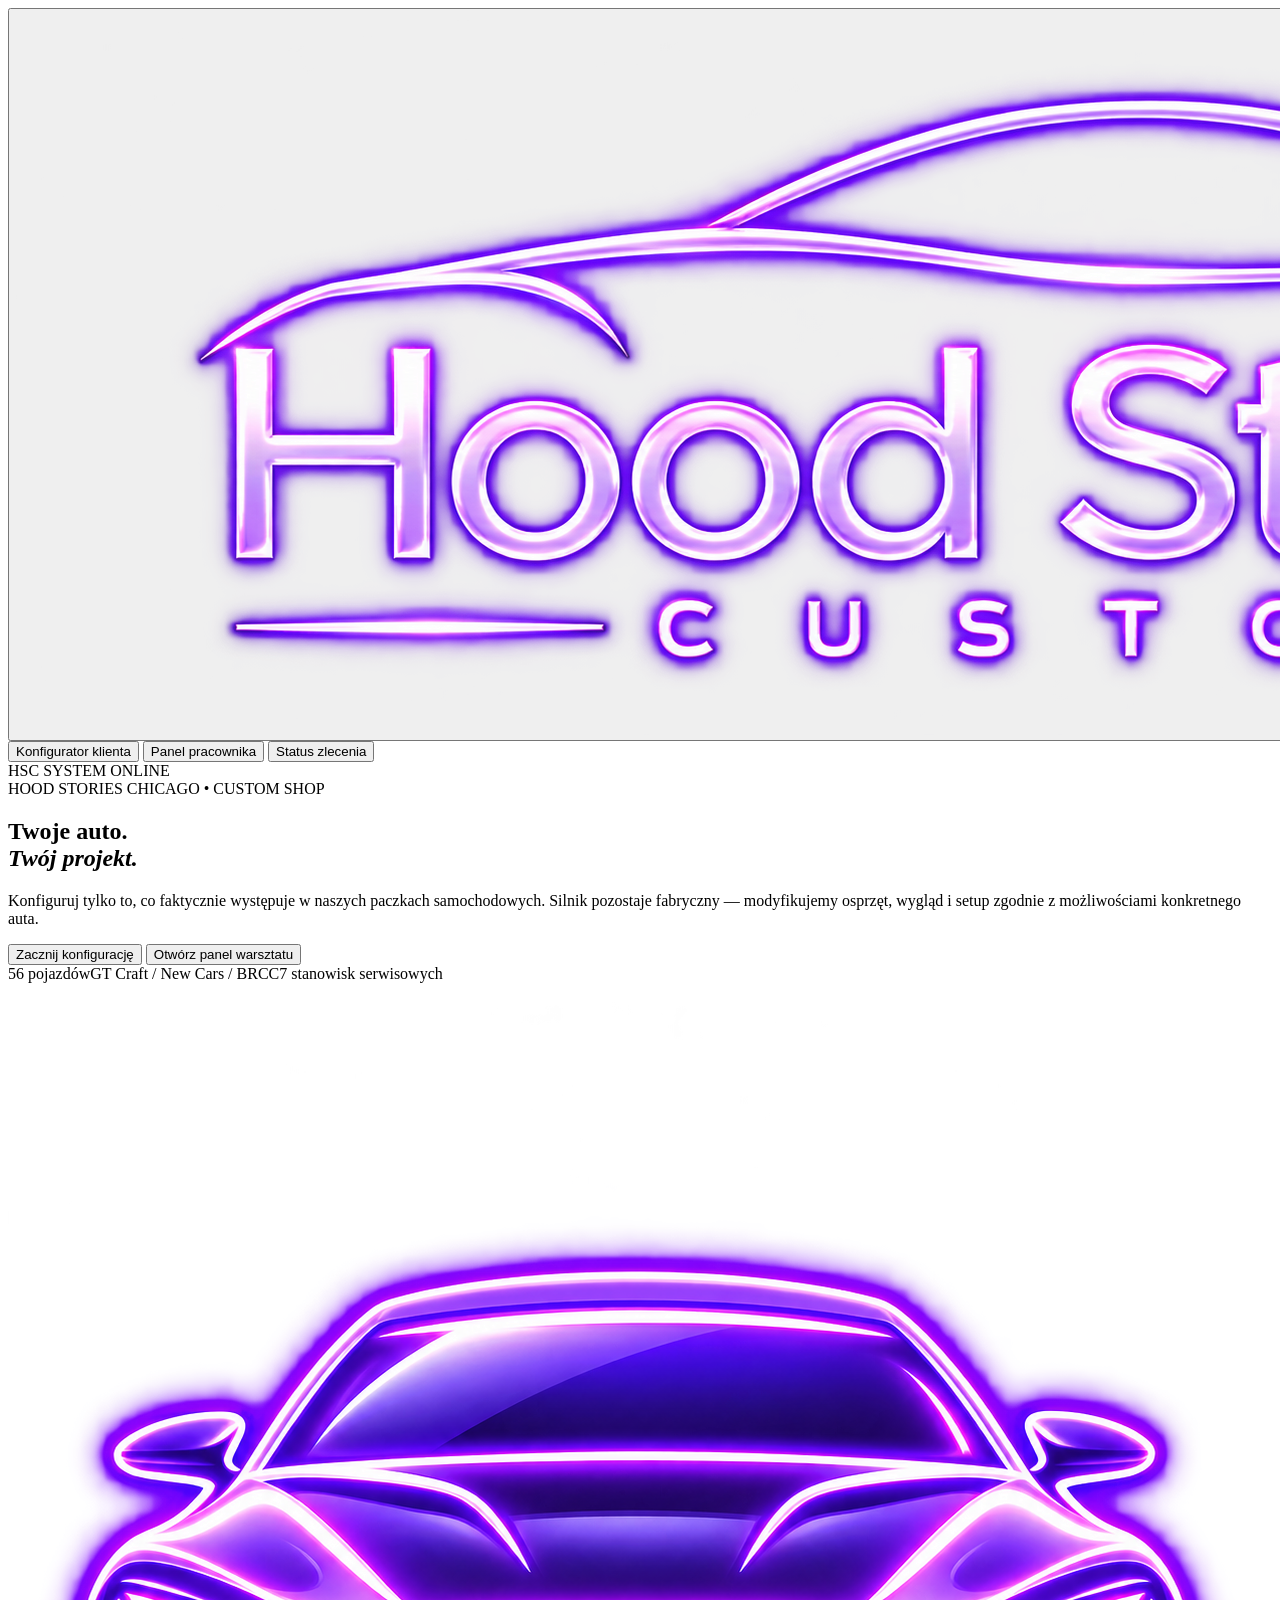
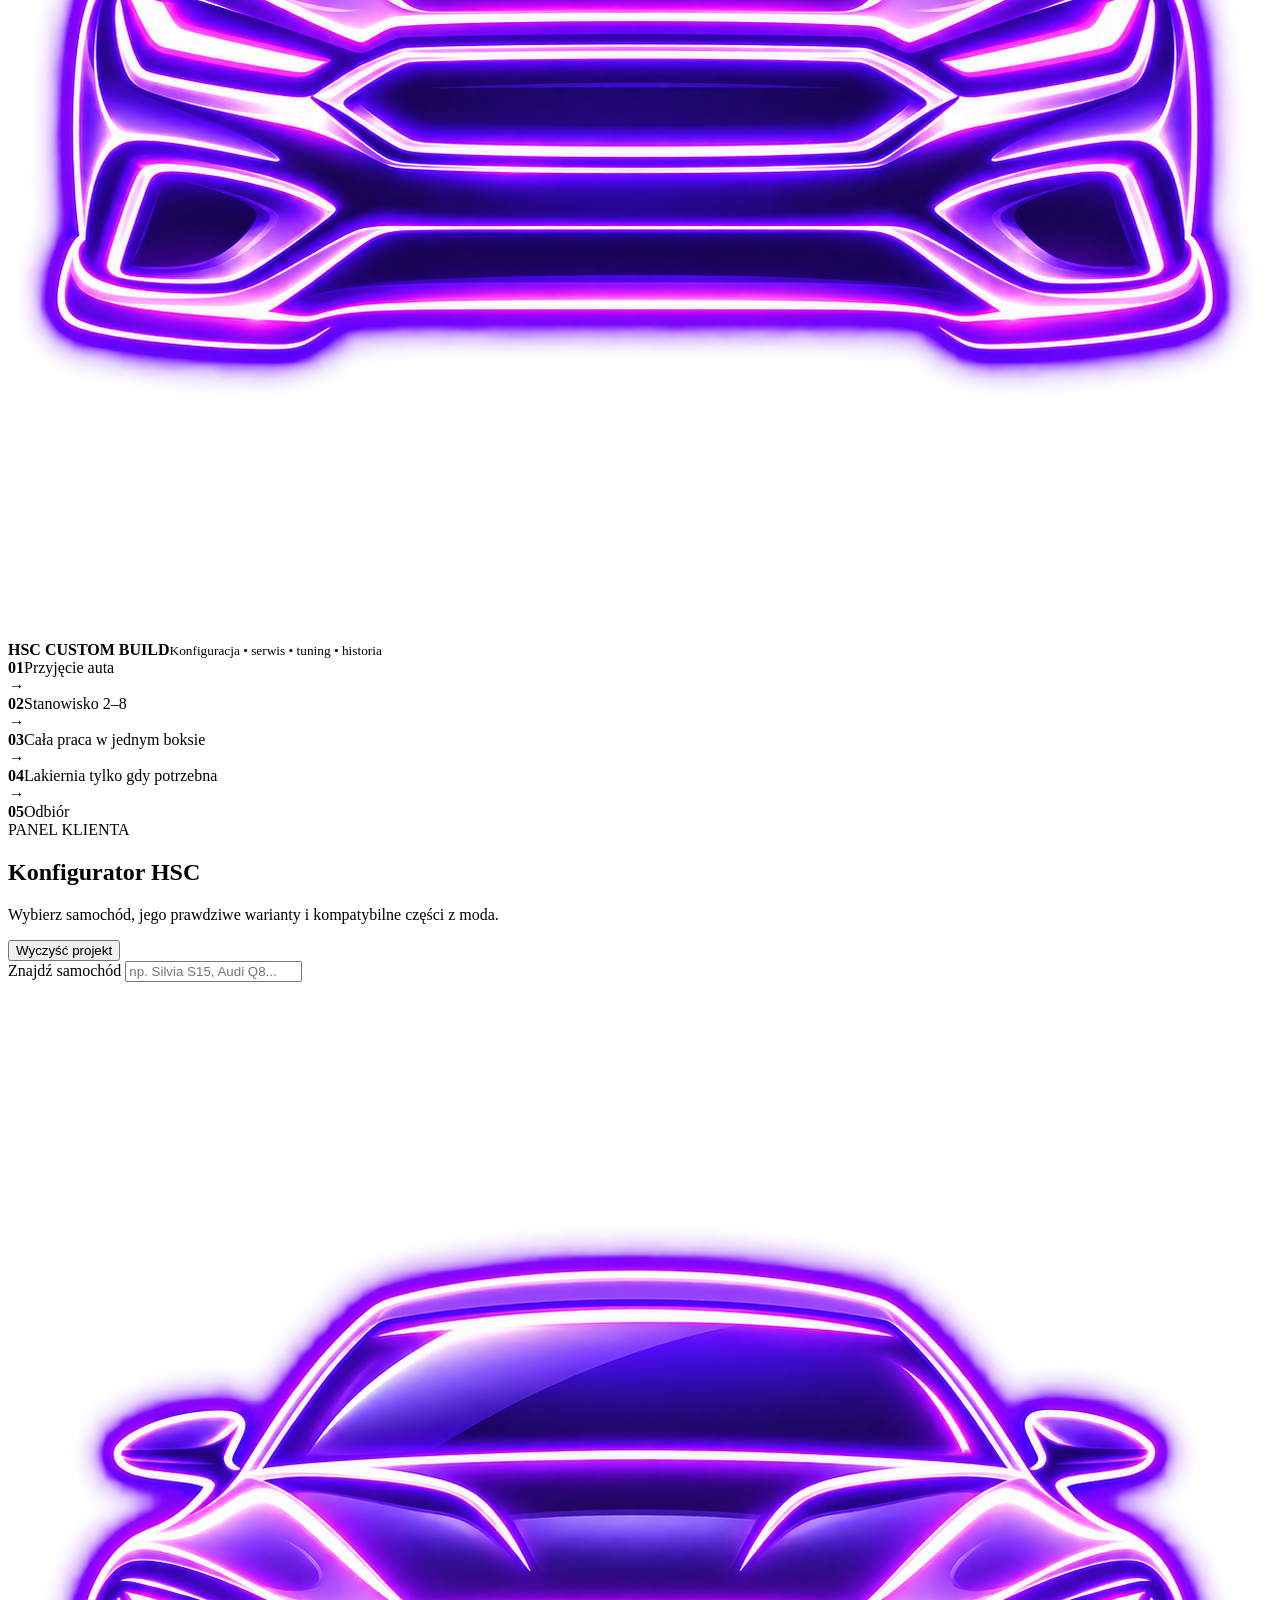
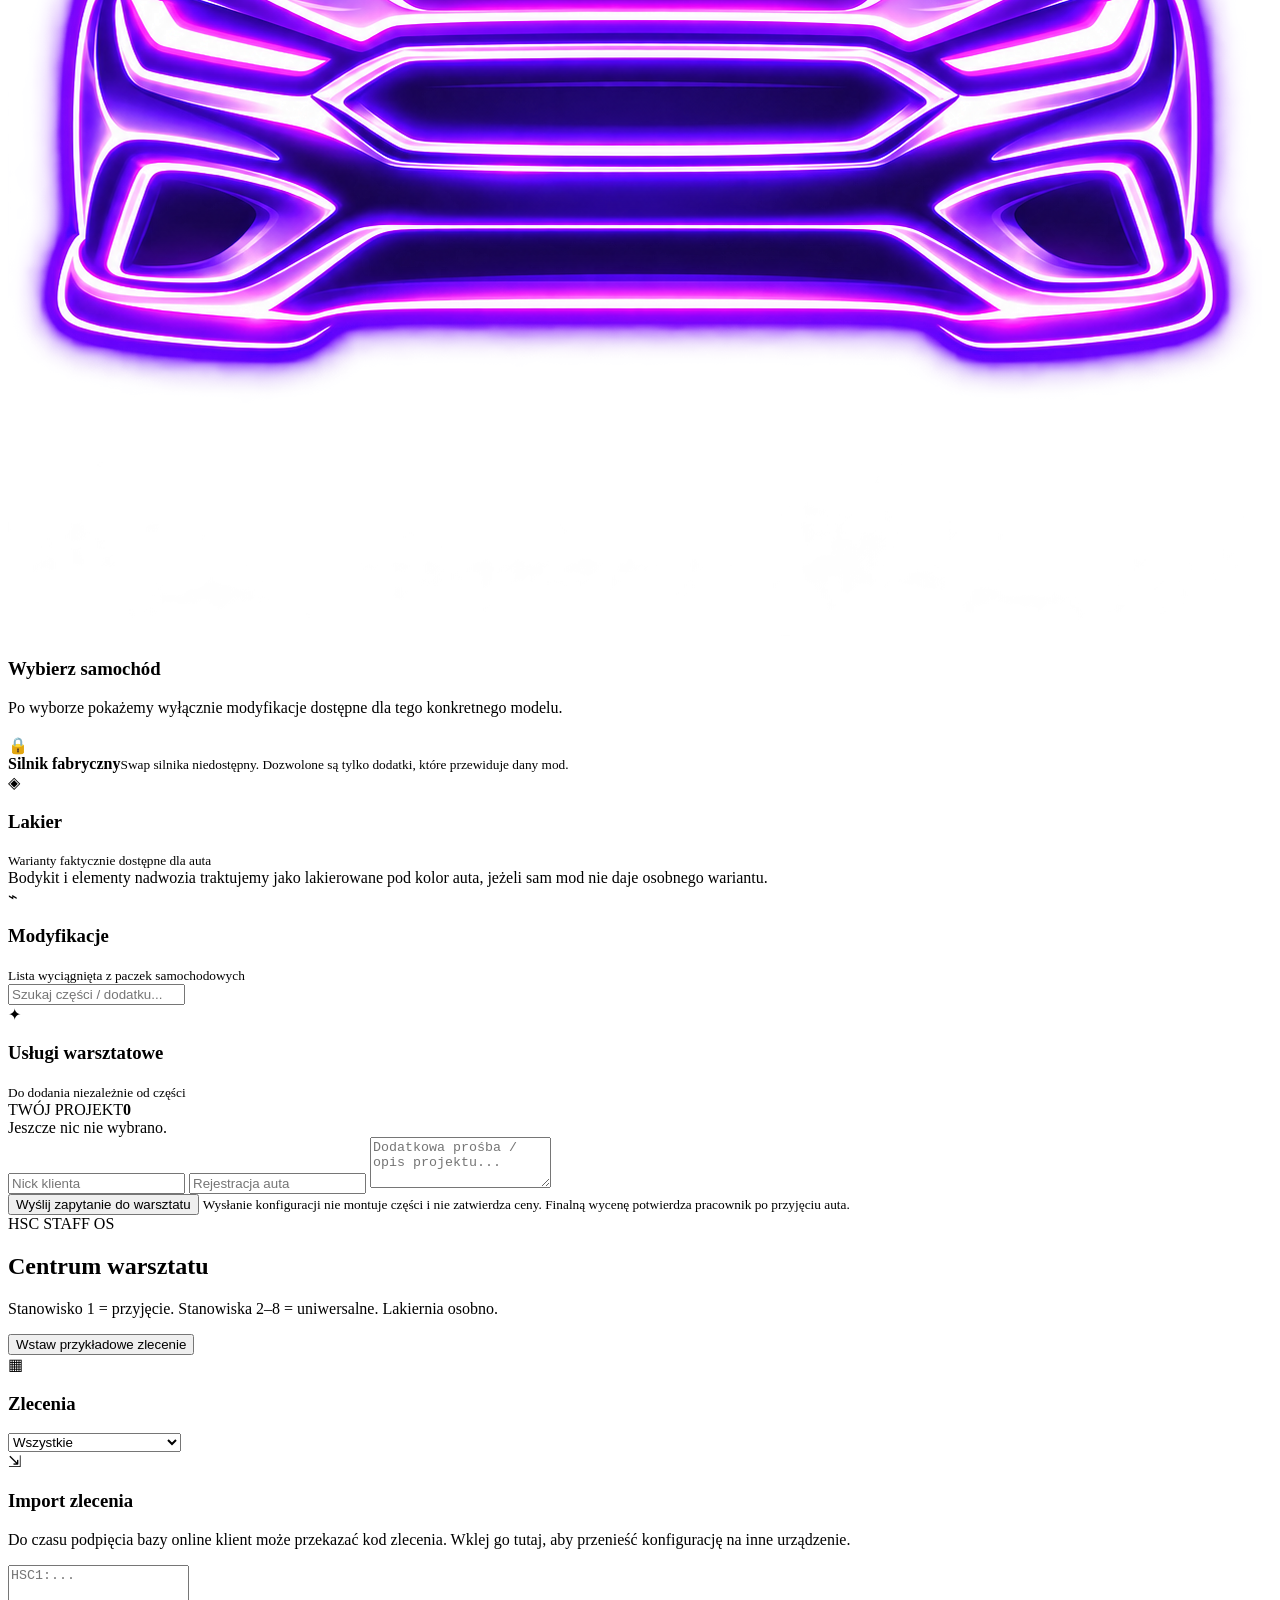
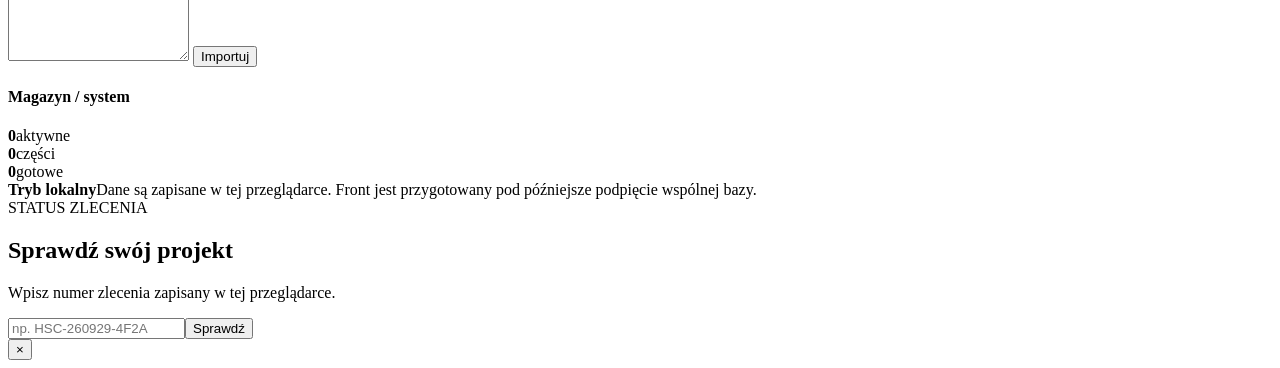
==== index.html @ b9dfd221 "Build Hood Stories Customs WebDisplays UI" ====
<!doctype html>
<html lang="pl">
<head>
  <meta charset="utf-8" />
  <meta name="viewport" content="width=device-width,initial-scale=1,maximum-scale=1,user-scalable=no" />
  <meta name="theme-color" content="#100917" />
  <title>Hood Stories Customs</title>
  <link rel="stylesheet" href="styles.css" />
</head>
<body>
  <div class="ambient ambient-a"></div><div class="ambient ambient-b"></div><div class="noise"></div>
  <header class="topbar">
    <button class="brand" data-go="home" aria-label="Strona główna">
      <img src="6b126b05-b0e0-42fc-a25c-68007bc75f3a.png" alt="Hood Stories Customs" />
    </button>
    <nav class="nav">
      <button data-go="client">Konfigurator klienta</button>
      <button data-go="staff">Panel pracownika</button>
      <button data-go="status">Status zlecenia</button>
    </nav>
    <div class="live-pill"><span></span> HSC SYSTEM ONLINE</div>
  </header>

  <main id="app">
    <section id="view-home" class="view active home-view">
      <div class="hero">
        <div class="hero-copy">
          <div class="eyebrow">HOOD STORIES CHICAGO • CUSTOM SHOP</div>
          <h1>Twoje auto.<br><em>Twój projekt.</em></h1>
          <p>Konfiguruj tylko to, co faktycznie występuje w naszych paczkach samochodowych. Silnik pozostaje fabryczny — modyfikujemy osprzęt, wygląd i setup zgodnie z możliwościami konkretnego auta.</p>
          <div class="hero-actions">
            <button class="btn primary" data-go="client">Zacznij konfigurację</button>
            <button class="btn ghost" data-go="staff">Otwórz panel warsztatu</button>
          </div>
          <div class="hero-badges">
            <span>56 pojazdów</span><span>GT Craft / New Cars / BRCC</span><span>7 stanowisk serwisowych</span>
          </div>
        </div>
        <div class="hero-art card glow-card">
          <img class="hero-car" src="b189f76c-f467-46fc-b084-aacd37fc85b2.png" alt="HSC car emblem" />
          <div class="hero-art-caption"><strong>HSC CUSTOM BUILD</strong><small>Konfiguracja • serwis • tuning • historia</small></div>
        </div>
      </div>
      <div class="workflow-strip">
        <div><b>01</b><span>Przyjęcie auta</span></div><i>→</i>
        <div><b>02</b><span>Stanowisko 2–8</span></div><i>→</i>
        <div><b>03</b><span>Cała praca w jednym boksie</span></div><i>→</i>
        <div><b>04</b><span>Lakiernia tylko gdy potrzebna</span></div><i>→</i>
        <div><b>05</b><span>Odbiór</span></div>
      </div>
    </section>

    <section id="view-client" class="view">
      <div class="page-head">
        <div><div class="eyebrow">PANEL KLIENTA</div><h2>Konfigurator HSC</h2><p>Wybierz samochód, jego prawdziwe warianty i kompatybilne części z moda.</p></div>
        <button class="btn ghost" id="clear-build">Wyczyść projekt</button>
      </div>
      <div class="client-grid">
        <aside class="card selector-panel">
          <label class="field-label">Znajdź samochód</label>
          <input id="vehicle-search" class="input" placeholder="np. Silvia S15, Audi Q8..." />
          <div class="filter-row" id="pack-filters"></div>
          <div id="vehicle-list" class="vehicle-list"></div>
        </aside>

        <section class="config-panel">
          <div id="vehicle-empty" class="card empty-state">
            <img src="b189f76c-f467-46fc-b084-aacd37fc85b2.png" alt="" />
            <h3>Wybierz samochód</h3><p>Po wyborze pokażemy wyłącznie modyfikacje dostępne dla tego konkretnego modelu.</p>
          </div>
          <div id="vehicle-config" class="hidden">
            <div class="card vehicle-header">
              <div class="vehicle-meta">
                <div class="pack-tag" id="selected-pack"></div>
                <h3 id="selected-name"></h3>
                <div class="muted" id="selected-id"></div>
              </div>
              <div class="engine-lock"><span>🔒</span><div><b>Silnik fabryczny</b><small>Swap silnika niedostępny. Dozwolone są tylko dodatki, które przewiduje dany mod.</small></div></div>
            </div>

            <div class="card section-card" id="paint-section">
              <div class="section-title"><div><span class="section-icon">◈</span><h3>Lakier</h3></div><small>Warianty faktycznie dostępne dla auta</small></div>
              <div id="paint-options" class="chips"></div>
              <div class="note">Bodykit i elementy nadwozia traktujemy jako lakierowane pod kolor auta, jeżeli sam mod nie daje osobnego wariantu.</div>
            </div>

            <div class="card section-card" id="mods-section">
              <div class="section-title"><div><span class="section-icon">⌁</span><h3>Modyfikacje</h3></div><small>Lista wyciągnięta z paczek samochodowych</small></div>
              <div id="mod-tabs" class="tabs"></div>
              <div class="mod-tools"><input id="mod-search" class="input" placeholder="Szukaj części / dodatku..."/><span id="mod-count"></span></div>
              <div id="mod-grid" class="mod-grid"></div>
            </div>

            <div class="card section-card">
              <div class="section-title"><div><span class="section-icon">✦</span><h3>Usługi warsztatowe</h3></div><small>Do dodania niezależnie od części</small></div>
              <div id="service-grid" class="service-grid"></div>
            </div>
          </div>
        </section>

        <aside class="card build-panel">
          <div class="build-title"><span>TWÓJ PROJEKT</span><b id="build-count">0</b></div>
          <div id="build-summary" class="build-summary"><div class="mini-empty">Jeszcze nic nie wybrano.</div></div>
          <div class="client-form">
            <input id="client-name" class="input" placeholder="Nick klienta" />
            <input id="client-reg" class="input" placeholder="Rejestracja auta" maxlength="16" />
            <textarea id="client-note" class="input" rows="3" placeholder="Dodatkowa prośba / opis projektu..."></textarea>
          </div>
          <button id="submit-build" class="btn primary wide">Wyślij zapytanie do warsztatu</button>
          <small class="legal-note">Wysłanie konfiguracji nie montuje części i nie zatwierdza ceny. Finalną wycenę potwierdza pracownik po przyjęciu auta.</small>
        </aside>
      </div>
    </section>

    <section id="view-staff" class="view">
      <div class="page-head">
        <div><div class="eyebrow">HSC STAFF OS</div><h2>Centrum warsztatu</h2><p>Stanowisko 1 = przyjęcie. Stanowiska 2–8 = uniwersalne. Lakiernia osobno.</p></div>
        <button class="btn ghost" id="seed-demo">Wstaw przykładowe zlecenie</button>
      </div>
      <div id="bay-grid" class="bay-grid"></div>
      <div class="staff-columns">
        <section class="card orders-card">
          <div class="section-title"><div><span class="section-icon">▦</span><h3>Zlecenia</h3></div><div class="order-tools"><select id="order-filter" class="input compact"><option value="all">Wszystkie</option><option>NOWE</option><option>PRZYJĘCIE</option><option>WYCENA</option><option>ZAAKCEPTOWANE</option><option>OCZEKUJE NA CZĘŚCI</option><option>W NAPRAWIE</option><option>LAKIERNIA</option><option>TEST</option><option>GOTOWE DO ODBIORU</option><option>WYDANE</option></select></div></div>
          <div id="order-list" class="order-list"></div>
        </section>
        <aside class="card import-card">
          <div class="section-title"><div><span class="section-icon">⇲</span><h3>Import zlecenia</h3></div></div>
          <p class="muted">Do czasu podpięcia bazy online klient może przekazać kod zlecenia. Wklej go tutaj, aby przenieść konfigurację na inne urządzenie.</p>
          <textarea id="import-code" class="input" rows="6" placeholder="HSC1:..."></textarea>
          <button id="import-order" class="btn primary wide">Importuj</button>
          <div class="divider"></div>
          <h4>Magazyn / system</h4>
          <div class="sys-stats"><div><b id="stat-active">0</b><span>aktywne</span></div><div><b id="stat-waiting">0</b><span>części</span></div><div><b id="stat-ready">0</b><span>gotowe</span></div></div>
          <div class="backend-note"><b>Tryb lokalny</b><span>Dane są zapisane w tej przeglądarce. Front jest przygotowany pod późniejsze podpięcie wspólnej bazy.</span></div>
        </aside>
      </div>
    </section>

    <section id="view-status" class="view">
      <div class="status-wrap card">
        <div class="eyebrow">STATUS ZLECENIA</div><h2>Sprawdź swój projekt</h2><p>Wpisz numer zlecenia zapisany w tej przeglądarce.</p>
        <div class="status-search"><input id="status-id" class="input" placeholder="np. HSC-260929-4F2A"/><button id="status-check" class="btn primary">Sprawdź</button></div>
        <div id="status-result"></div>
      </div>
    </section>
  </main>

  <div id="toast" class="toast"></div>
  <div id="modal" class="modal hidden"><div class="modal-backdrop" data-close-modal></div><div class="modal-card card"><button class="modal-x" data-close-modal>×</button><div id="modal-content"></div></div></div>

  <script src="data.js"></script>
  <script src="app.js"></script>
</body>
</html>
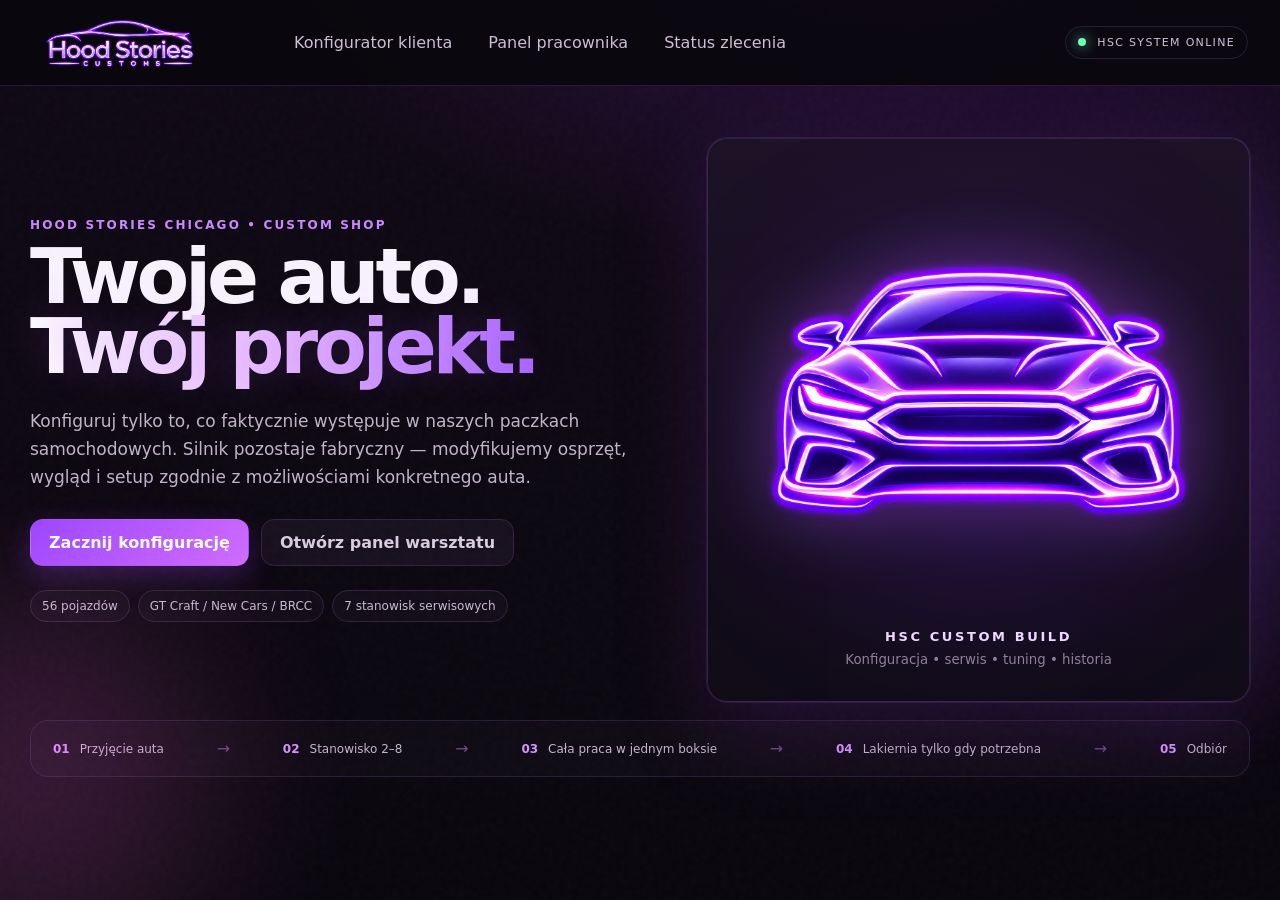
==== commit 1cafb565: "Split HSC vehicle catalog data for WebDisplays" ====
--- a/index.html
+++ b/index.html
@@ -148,7 +148,12 @@
   <div id="toast" class="toast"></div>
   <div id="modal" class="modal hidden"><div class="modal-backdrop" data-close-modal></div><div class="modal-card card"><button class="modal-x" data-close-modal>×</button><div id="modal-content"></div></div></div>
 
-  <script src="data.js"></script>
+  <script src="data-base.js"></script>
+  <script src="data-parts-1.js"></script>
+  <script src="data-parts-2.js"></script>
+  <script src="data-parts-3.js"></script>
+  <script src="data-parts-4.js"></script>
+  <script src="data-parts-5.js"></script>
   <script src="app.js"></script>
 </body>
 </html>
--- a/styles.css
+++ b/styles.css
@@ -0,0 +1,12 @@
+:root{
+ --bg:#09070d;--bg2:#100916;--panel:#15101d;--panel2:#1c1327;--line:#38244a;--text:#f8f2ff;--muted:#a99bb7;
+ --purple:#bc67ff;--violet:#8f42ff;--pink:#f06dff;--pearl:#f6ddff;--green:#6fffb8;--amber:#ffca6f;--red:#ff6f91;
+ --shadow:0 24px 70px rgba(0,0,0,.42);--radius:20px;
+}
+*{box-sizing:border-box}html,body{margin:0;min-height:100%;background:radial-gradient(1000px 550px at 70% -10%,#311246 0%,transparent 66%),linear-gradient(180deg,var(--bg2),var(--bg));color:var(--text);font-family:Inter,ui-sans-serif,system-ui,-apple-system,"Segoe UI",sans-serif;overflow-x:hidden}body{min-height:100vh}.ambient{position:fixed;border-radius:50%;filter:blur(90px);opacity:.19;pointer-events:none}.ambient-a{width:420px;height:420px;background:#9d48ff;right:-120px;top:22%}.ambient-b{width:360px;height:360px;background:#ff65de;left:-150px;bottom:-60px}.noise{position:fixed;inset:0;pointer-events:none;opacity:.03;background-image:url("data:image/svg+xml,%3Csvg viewBox='0 0 180 180' xmlns='http://www.w3.org/2000/svg'%3E%3Cfilter id='n'%3E%3CfeTurbulence type='fractalNoise' baseFrequency='.8' numOctaves='4' stitchTiles='stitch'/%3E%3C/filter%3E%3Crect width='100%25' height='100%25' filter='url(%23n)' opacity='.9'/%3E%3C/svg%3E")}
+button,input,textarea,select{font:inherit}.topbar{height:86px;position:sticky;top:0;z-index:30;display:flex;align-items:center;gap:28px;padding:10px 32px;background:rgba(9,7,13,.9);border-bottom:1px solid rgba(188,103,255,.18);backdrop-filter:blur(18px)}.brand{border:0;background:transparent;padding:0;cursor:pointer;width:220px;height:60px;display:flex;align-items:center}.brand img{max-width:100%;max-height:58px;object-fit:contain}.nav{display:flex;gap:8px;flex:1}.nav button{border:0;background:transparent;color:#cbbfd4;padding:10px 14px;border-radius:12px;cursor:pointer}.nav button:hover{color:white;background:#20152b}.live-pill{font-size:11px;letter-spacing:.12em;color:#cfc2da;border:1px solid #2b1e36;border-radius:999px;padding:9px 12px;white-space:nowrap}.live-pill span{display:inline-block;width:8px;height:8px;border-radius:50%;background:var(--green);box-shadow:0 0 14px var(--green);margin-right:7px}
+main{max-width:1500px;margin:0 auto;padding:34px 30px 70px}.view{display:none;animation:fade .28s ease}.view.active{display:block}@keyframes fade{from{opacity:0;transform:translateY(8px)}to{opacity:1;transform:none}}.card{background:linear-gradient(180deg,rgba(29,19,39,.96),rgba(17,12,24,.96));border:1px solid rgba(205,149,255,.16);border-radius:var(--radius);box-shadow:var(--shadow)}.glow-card{box-shadow:0 0 0 1px rgba(199,119,255,.12),0 25px 90px rgba(113,45,160,.27)}.eyebrow{font-size:12px;font-weight:800;letter-spacing:.18em;color:#c989ff;margin-bottom:10px}.muted{color:var(--muted)}.hidden{display:none!important}
+.hero{min-height:600px;display:grid;grid-template-columns:1.08fr .92fr;gap:40px;align-items:center}.hero-copy h1{font-size:clamp(54px,6vw,92px);line-height:.92;letter-spacing:-.055em;margin:0 0 24px}.hero-copy h1 em{font-style:normal;background:linear-gradient(90deg,#fff,#e7b7ff,#a966ff);-webkit-background-clip:text;background-clip:text;color:transparent;text-shadow:0 0 44px rgba(186,98,255,.2)}.hero-copy p{max-width:760px;color:#c1b4ca;font-size:17px;line-height:1.65}.hero-actions{display:flex;gap:12px;margin-top:28px}.btn{border:1px solid transparent;border-radius:13px;padding:13px 18px;color:#fff;cursor:pointer;font-weight:750;transition:.18s ease}.btn:hover{transform:translateY(-1px)}.btn.primary{background:linear-gradient(135deg,#9a46ff,#d26cff);box-shadow:0 10px 28px rgba(161,71,255,.26)}.btn.primary:hover{box-shadow:0 12px 34px rgba(191,83,255,.4)}.btn.ghost{background:#17101f;border-color:#332341;color:#d8cce0}.btn.danger{background:#3a1521;border-color:#663044}.btn.wide{width:100%}.hero-badges{display:flex;flex-wrap:wrap;gap:8px;margin-top:24px}.hero-badges span{font-size:12px;color:#c9bbd2;padding:8px 11px;border:1px solid #32223d;border-radius:999px;background:#120d18}.hero-art{min-height:430px;display:flex;flex-direction:column;align-items:center;justify-content:center;padding:34px;overflow:hidden;position:relative}.hero-art:before{content:"";position:absolute;inset:20% 15%;background:#7c2cff;border-radius:50%;filter:blur(85px);opacity:.2}.hero-car{position:relative;width:min(92%,520px);filter:drop-shadow(0 0 36px rgba(187,89,255,.38))}.hero-art-caption{position:relative;margin-top:22px;text-align:center}.hero-art-caption strong{display:block;letter-spacing:.2em;font-size:13px;color:#efd9ff}.hero-art-caption small{display:block;color:#8e8099;margin-top:8px}.workflow-strip{display:flex;align-items:center;justify-content:space-between;gap:12px;padding:18px 22px;border:1px solid #2a1c35;border-radius:18px;background:#0f0b14}.workflow-strip div{display:flex;align-items:center;gap:10px}.workflow-strip b{color:#d793ff;font-size:12px}.workflow-strip span{font-size:12px;color:#c4b6cd}.workflow-strip i{color:#6b4b7e;font-style:normal}
+.page-head{display:flex;align-items:flex-end;justify-content:space-between;gap:20px;margin-bottom:24px}.page-head h2,.status-wrap h2{font-size:40px;letter-spacing:-.035em;margin:0 0 8px}.page-head p,.status-wrap p{margin:0;color:var(--muted)}.client-grid{display:grid;grid-template-columns:280px minmax(0,1fr) 330px;gap:18px;align-items:start}.selector-panel,.build-panel{position:sticky;top:104px;padding:18px;max-height:calc(100vh - 128px);overflow:auto}.field-label{display:block;font-size:11px;font-weight:800;letter-spacing:.13em;color:#9f8fac;margin-bottom:8px}.input{width:100%;border:1px solid #39264a;background:#0f0a15;color:#fff;border-radius:12px;padding:12px 13px;outline:none;transition:.15s}.input:focus{border-color:#a95cff;box-shadow:0 0 0 3px rgba(169,92,255,.1)}textarea.input{resize:vertical}.compact{padding:9px 11px;width:auto}.filter-row{display:flex;flex-wrap:wrap;gap:6px;margin:12px 0}.filter-chip,.chips button,.tabs button{border:1px solid #352344;background:#130d1a;color:#bdaec7;border-radius:999px;padding:8px 10px;font-size:11px;cursor:pointer}.filter-chip.active,.chips button.active,.tabs button.active{border-color:#b36cff;color:white;background:linear-gradient(135deg,#6b2f9a,#44205f);box-shadow:0 0 20px rgba(176,86,255,.14)}.vehicle-list{display:flex;flex-direction:column;gap:6px}.vehicle-item{border:1px solid transparent;background:#120d18;color:#d5c9dc;border-radius:12px;padding:11px;text-align:left;cursor:pointer}.vehicle-item:hover{background:#1c1326}.vehicle-item.active{border-color:#8147aa;background:#21142d}.vehicle-item b{display:block;font-size:12px}.vehicle-item small{display:block;color:#806f8d;margin-top:4px}.empty-state{padding:55px 25px;text-align:center}.empty-state img{width:150px;opacity:.7;filter:drop-shadow(0 0 26px #8e42ff66)}.empty-state p{color:var(--muted)}.vehicle-header,.section-card{padding:20px;margin-bottom:16px}.vehicle-header{display:flex;align-items:center;justify-content:space-between;gap:18px}.vehicle-meta h3{margin:7px 0;font-size:28px}.pack-tag{display:inline-flex;font-size:10px;letter-spacing:.12em;font-weight:900;color:#e2c8ff;background:#271639;border:1px solid #643895;border-radius:999px;padding:7px 9px}.engine-lock{max-width:420px;display:flex;gap:12px;align-items:center;background:#120d18;border:1px solid #2e2039;border-radius:15px;padding:12px 14px}.engine-lock span{font-size:24px}.engine-lock b,.engine-lock small{display:block}.engine-lock small{color:#93849e;margin-top:3px;line-height:1.35}.section-title{display:flex;justify-content:space-between;align-items:center;gap:15px;margin-bottom:16px}.section-title>div{display:flex;align-items:center;gap:10px}.section-title h3{margin:0}.section-title small{color:#8f809a}.section-icon{display:grid;place-items:center;width:30px;height:30px;border-radius:9px;background:#2b173d;color:#db9cff;box-shadow:inset 0 0 18px #bf6cff22}.chips{display:flex;flex-wrap:wrap;gap:8px}.color-dot{display:inline-block;width:9px;height:9px;border-radius:50%;margin-right:6px;border:1px solid #ffffff55}.note{margin-top:14px;border-left:2px solid #8349b0;padding:9px 11px;color:#9f90ab;background:#110c17;border-radius:0 10px 10px 0;font-size:12px;line-height:1.5}.tabs{display:flex;gap:7px;overflow:auto;padding-bottom:4px}.tabs button{white-space:nowrap}.mod-tools{display:flex;align-items:center;gap:12px;margin:10px 0 14px}.mod-tools #mod-count{white-space:nowrap;color:#887891;font-size:11px}.mod-grid{display:grid;grid-template-columns:repeat(3,minmax(0,1fr));gap:10px;max-height:490px;overflow:auto;padding-right:4px}.mod-card{position:relative;min-height:126px;background:linear-gradient(160deg,#17101f,#100b16);border:1px solid #30203c;border-radius:14px;padding:12px;cursor:pointer;transition:.15s}.mod-card:hover{border-color:#76429b;transform:translateY(-1px)}.mod-card.selected{border-color:#bd6fff;background:linear-gradient(160deg,#2b163d,#150d1f);box-shadow:0 0 24px #a84dff18}.mod-card .mod-visual{height:38px;display:flex;align-items:center;justify-content:flex-start;font-size:25px;color:#cf8cff}.mod-card b{font-size:11px;line-height:1.35;display:block}.mod-card small{display:block;color:#796b83;margin-top:7px;font-size:10px}.mod-card .check{position:absolute;right:9px;top:9px;width:19px;height:19px;border:1px solid #5a3a70;border-radius:50%;display:grid;place-items:center;font-size:11px}.mod-card.selected .check{background:#a74fff;border-color:#c988ff}.service-grid{display:grid;grid-template-columns:repeat(3,1fr);gap:10px}.service-item{border:1px solid #30203c;background:#120d18;border-radius:14px;padding:14px;cursor:pointer}.service-item.selected{border-color:#a95dff;background:#23132f}.service-item b{display:block;font-size:12px}.service-item small{display:block;color:#86778f;margin-top:6px;font-size:10px}.build-title{display:flex;justify-content:space-between;align-items:center;font-size:11px;font-weight:900;letter-spacing:.14em;color:#c3b4cd}.build-title b{width:27px;height:27px;border-radius:50%;display:grid;place-items:center;background:#7f3db1;color:#fff}.build-summary{margin:14px 0;display:flex;flex-direction:column;gap:8px;max-height:370px;overflow:auto}.mini-empty{padding:18px 4px;color:#776b7e;font-size:12px}.summary-item{display:flex;justify-content:space-between;gap:10px;background:#100b15;border:1px solid #2b1e36;border-radius:11px;padding:10px}.summary-item b{font-size:11px}.summary-item small{display:block;color:#7f7188;font-size:9px;margin-top:3px}.summary-item button{border:0;background:transparent;color:#e48cff;cursor:pointer}.client-form{display:flex;flex-direction:column;gap:8px;margin:14px 0}.legal-note{display:block;margin-top:10px;color:#71647a;line-height:1.45;font-size:9px}
+.bay-grid{display:grid;grid-template-columns:repeat(4,1fr);gap:12px;margin-bottom:18px}.bay{position:relative;overflow:hidden;min-height:145px;padding:15px;border-radius:16px;border:1px solid #32213e;background:linear-gradient(150deg,#17101f,#0e0a13)}.bay.intake{border-color:#9f5dcc55;background:linear-gradient(150deg,#251431,#120c18)}.bay.paint{border-color:#ff70da44}.bay-num{font-size:10px;letter-spacing:.15em;color:#8b7c95}.bay h4{margin:8px 0 12px}.bay .bay-status{font-size:10px;color:#7e6f87}.bay .bay-car{font-size:11px;color:#eadcf3;margin-top:8px}.bay:after{content:"";position:absolute;width:80px;height:80px;border-radius:50%;background:#a84cff;filter:blur(38px);opacity:.08;right:-20px;bottom:-20px}.staff-columns{display:grid;grid-template-columns:minmax(0,1fr) 340px;gap:18px}.orders-card,.import-card{padding:18px}.order-list{display:flex;flex-direction:column;gap:8px}.order-row{display:grid;grid-template-columns:1.25fr 1.4fr .8fr .8fr auto;align-items:center;gap:12px;padding:12px;border:1px solid #2d1f38;background:#100b15;border-radius:13px;cursor:pointer}.order-row:hover{border-color:#6e3f8c}.order-row b{font-size:11px}.order-row small{display:block;color:#7f7188;margin-top:4px;font-size:9px}.status-pill{display:inline-flex;padding:6px 8px;border-radius:999px;background:#281737;border:1px solid #53306a;color:#d7b0f3;font-size:9px;font-weight:800}.divider{height:1px;background:#2b1d35;margin:18px 0}.sys-stats{display:grid;grid-template-columns:repeat(3,1fr);gap:8px}.sys-stats div{background:#100b15;border:1px solid #2c1e36;border-radius:12px;padding:12px;text-align:center}.sys-stats b{font-size:23px;display:block;color:#d78fff}.sys-stats span{font-size:9px;color:#76697f}.backend-note{margin-top:14px;padding:12px;border-radius:12px;background:#0e1412;border:1px solid #204337}.backend-note b{display:block;color:#7bffc0;font-size:11px}.backend-note span{display:block;color:#739083;font-size:10px;line-height:1.45;margin-top:4px}.status-wrap{max-width:760px;margin:60px auto;padding:30px}.status-search{display:flex;gap:9px;margin:22px 0}.status-card{margin-top:18px;padding:18px;border-radius:14px;border:1px solid #39264a;background:#110c17}.status-card h3{margin-top:0}.timeline{display:flex;gap:6px;flex-wrap:wrap;margin-top:14px}.timeline span{font-size:9px;color:#6f6278;border:1px solid #2d2037;padding:6px 8px;border-radius:999px}.timeline span.current{color:white;border-color:#8e4db8;background:#2b173a}.toast{position:fixed;left:50%;bottom:24px;transform:translate(-50%,18px);opacity:0;z-index:100;background:#21152d;border:1px solid #7742a0;color:white;padding:12px 16px;border-radius:12px;box-shadow:var(--shadow);transition:.2s;pointer-events:none}.toast.show{opacity:1;transform:translate(-50%,0)}.modal{position:fixed;inset:0;z-index:90;display:grid;place-items:center;padding:24px}.modal.hidden{display:none}.modal-backdrop{position:absolute;inset:0;background:#050308cc;backdrop-filter:blur(8px)}.modal-card{position:relative;z-index:1;width:min(900px,96vw);max-height:90vh;overflow:auto;padding:24px}.modal-x{position:absolute;right:12px;top:10px;border:0;background:transparent;color:#c8b8d1;font-size:28px;cursor:pointer}.detail-grid{display:grid;grid-template-columns:1fr 1fr;gap:10px}.detail-box{padding:12px;background:#100b15;border:1px solid #2b1e36;border-radius:12px}.detail-box span{display:block;font-size:9px;color:#76677f;text-transform:uppercase;letter-spacing:.12em}.detail-box b{display:block;margin-top:5px;font-size:12px}.part-list{display:flex;flex-wrap:wrap;gap:6px}.part-list span{font-size:10px;padding:7px 8px;background:#1d1228;border:1px solid #452a59;border-radius:9px}.modal-controls{display:grid;grid-template-columns:1fr 1fr;gap:10px;margin-top:15px}
+@media(max-width:1150px){.client-grid{grid-template-columns:240px 1fr}.build-panel{grid-column:1/-1;position:static;max-height:none}.bay-grid{grid-template-columns:repeat(2,1fr)}.staff-columns{grid-template-columns:1fr}.hero{grid-template-columns:1fr}.hero-art{min-height:320px}.nav{display:none}}@media(max-width:760px){.topbar{padding:8px 14px}.brand{width:170px}.live-pill{display:none}main{padding:22px 12px 55px}.client-grid{grid-template-columns:1fr}.selector-panel{position:static;max-height:none}.mod-grid,.service-grid{grid-template-columns:1fr 1fr}.vehicle-header{align-items:flex-start;flex-direction:column}.workflow-strip{overflow:auto;justify-content:flex-start}.workflow-strip div{min-width:max-content}.bay-grid{grid-template-columns:1fr}.order-row{grid-template-columns:1fr 1fr}.hero-copy h1{font-size:52px}.page-head{align-items:flex-start;flex-direction:column}}
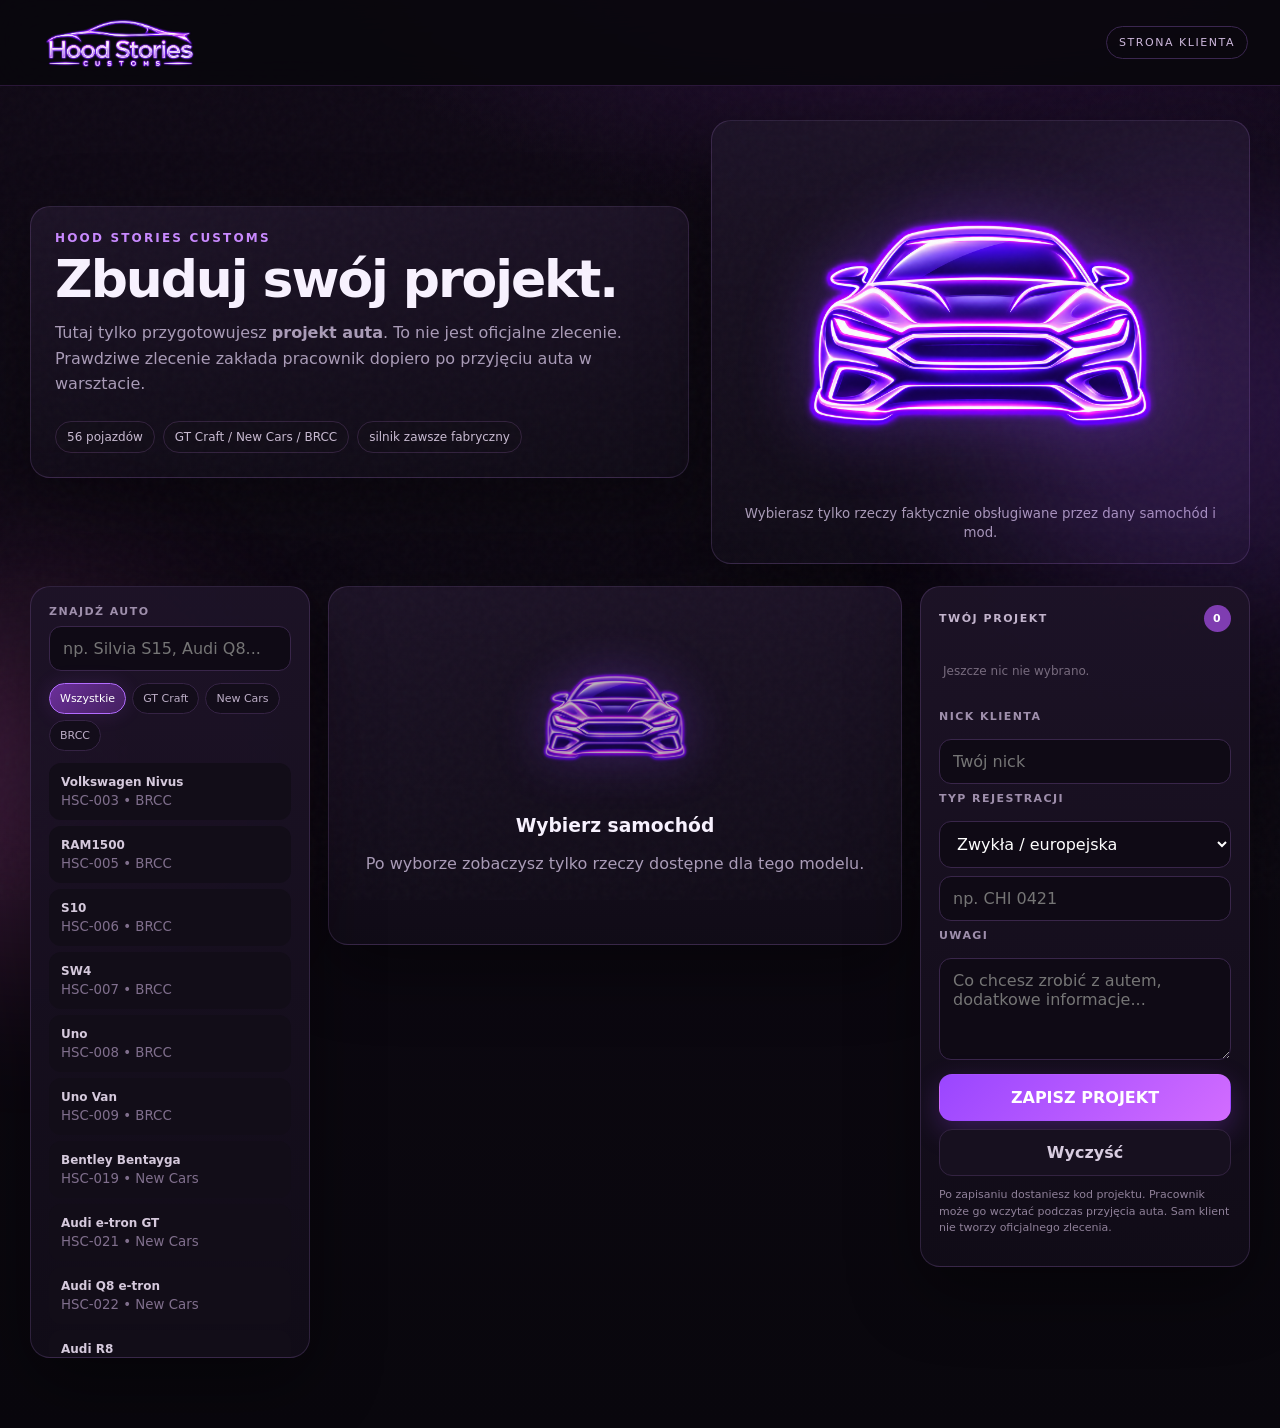
==== commit 75937038: "Make public root open client-only site" ====
--- a/index.html
+++ b/index.html
@@ -1,159 +1,18 @@
 <!doctype html>
 <html lang="pl">
 <head>
-  <meta charset="utf-8" />
-  <meta name="viewport" content="width=device-width,initial-scale=1,maximum-scale=1,user-scalable=no" />
-  <meta name="theme-color" content="#100917" />
+  <meta charset="utf-8">
+  <meta name="viewport" content="width=device-width,initial-scale=1">
+  <meta http-equiv="refresh" content="0; url=./client/">
   <title>Hood Stories Customs</title>
-  <link rel="stylesheet" href="styles.css" />
+  <style>html,body{margin:0;min-height:100%;background:#09070d;color:#f8f2ff;font-family:Segoe UI,Arial,sans-serif}body{display:grid;place-items:center}.box{text-align:center;padding:30px}.box a{color:#cf8cff}</style>
 </head>
 <body>
-  <div class="ambient ambient-a"></div><div class="ambient ambient-b"></div><div class="noise"></div>
-  <header class="topbar">
-    <button class="brand" data-go="home" aria-label="Strona główna">
-      <img src="6b126b05-b0e0-42fc-a25c-68007bc75f3a.png" alt="Hood Stories Customs" />
-    </button>
-    <nav class="nav">
-      <button data-go="client">Konfigurator klienta</button>
-      <button data-go="staff">Panel pracownika</button>
-      <button data-go="status">Status zlecenia</button>
-    </nav>
-    <div class="live-pill"><span></span> HSC SYSTEM ONLINE</div>
-  </header>
-
-  <main id="app">
-    <section id="view-home" class="view active home-view">
-      <div class="hero">
-        <div class="hero-copy">
-          <div class="eyebrow">HOOD STORIES CHICAGO • CUSTOM SHOP</div>
-          <h1>Twoje auto.<br><em>Twój projekt.</em></h1>
-          <p>Konfiguruj tylko to, co faktycznie występuje w naszych paczkach samochodowych. Silnik pozostaje fabryczny — modyfikujemy osprzęt, wygląd i setup zgodnie z możliwościami konkretnego auta.</p>
-          <div class="hero-actions">
-            <button class="btn primary" data-go="client">Zacznij konfigurację</button>
-            <button class="btn ghost" data-go="staff">Otwórz panel warsztatu</button>
-          </div>
-          <div class="hero-badges">
-            <span>56 pojazdów</span><span>GT Craft / New Cars / BRCC</span><span>7 stanowisk serwisowych</span>
-          </div>
-        </div>
-        <div class="hero-art card glow-card">
-          <img class="hero-car" src="b189f76c-f467-46fc-b084-aacd37fc85b2.png" alt="HSC car emblem" />
-          <div class="hero-art-caption"><strong>HSC CUSTOM BUILD</strong><small>Konfiguracja • serwis • tuning • historia</small></div>
-        </div>
-      </div>
-      <div class="workflow-strip">
-        <div><b>01</b><span>Przyjęcie auta</span></div><i>→</i>
-        <div><b>02</b><span>Stanowisko 2–8</span></div><i>→</i>
-        <div><b>03</b><span>Cała praca w jednym boksie</span></div><i>→</i>
-        <div><b>04</b><span>Lakiernia tylko gdy potrzebna</span></div><i>→</i>
-        <div><b>05</b><span>Odbiór</span></div>
-      </div>
-    </section>
-
-    <section id="view-client" class="view">
-      <div class="page-head">
-        <div><div class="eyebrow">PANEL KLIENTA</div><h2>Konfigurator HSC</h2><p>Wybierz samochód, jego prawdziwe warianty i kompatybilne części z moda.</p></div>
-        <button class="btn ghost" id="clear-build">Wyczyść projekt</button>
-      </div>
-      <div class="client-grid">
-        <aside class="card selector-panel">
-          <label class="field-label">Znajdź samochód</label>
-          <input id="vehicle-search" class="input" placeholder="np. Silvia S15, Audi Q8..." />
-          <div class="filter-row" id="pack-filters"></div>
-          <div id="vehicle-list" class="vehicle-list"></div>
-        </aside>
-
-        <section class="config-panel">
-          <div id="vehicle-empty" class="card empty-state">
-            <img src="b189f76c-f467-46fc-b084-aacd37fc85b2.png" alt="" />
-            <h3>Wybierz samochód</h3><p>Po wyborze pokażemy wyłącznie modyfikacje dostępne dla tego konkretnego modelu.</p>
-          </div>
-          <div id="vehicle-config" class="hidden">
-            <div class="card vehicle-header">
-              <div class="vehicle-meta">
-                <div class="pack-tag" id="selected-pack"></div>
-                <h3 id="selected-name"></h3>
-                <div class="muted" id="selected-id"></div>
-              </div>
-              <div class="engine-lock"><span>🔒</span><div><b>Silnik fabryczny</b><small>Swap silnika niedostępny. Dozwolone są tylko dodatki, które przewiduje dany mod.</small></div></div>
-            </div>
-
-            <div class="card section-card" id="paint-section">
-              <div class="section-title"><div><span class="section-icon">◈</span><h3>Lakier</h3></div><small>Warianty faktycznie dostępne dla auta</small></div>
-              <div id="paint-options" class="chips"></div>
-              <div class="note">Bodykit i elementy nadwozia traktujemy jako lakierowane pod kolor auta, jeżeli sam mod nie daje osobnego wariantu.</div>
-            </div>
-
-            <div class="card section-card" id="mods-section">
-              <div class="section-title"><div><span class="section-icon">⌁</span><h3>Modyfikacje</h3></div><small>Lista wyciągnięta z paczek samochodowych</small></div>
-              <div id="mod-tabs" class="tabs"></div>
-              <div class="mod-tools"><input id="mod-search" class="input" placeholder="Szukaj części / dodatku..."/><span id="mod-count"></span></div>
-              <div id="mod-grid" class="mod-grid"></div>
-            </div>
-
-            <div class="card section-card">
-              <div class="section-title"><div><span class="section-icon">✦</span><h3>Usługi warsztatowe</h3></div><small>Do dodania niezależnie od części</small></div>
-              <div id="service-grid" class="service-grid"></div>
-            </div>
-          </div>
-        </section>
-
-        <aside class="card build-panel">
-          <div class="build-title"><span>TWÓJ PROJEKT</span><b id="build-count">0</b></div>
-          <div id="build-summary" class="build-summary"><div class="mini-empty">Jeszcze nic nie wybrano.</div></div>
-          <div class="client-form">
-            <input id="client-name" class="input" placeholder="Nick klienta" />
-            <input id="client-reg" class="input" placeholder="Rejestracja auta" maxlength="16" />
-            <textarea id="client-note" class="input" rows="3" placeholder="Dodatkowa prośba / opis projektu..."></textarea>
-          </div>
-          <button id="submit-build" class="btn primary wide">Wyślij zapytanie do warsztatu</button>
-          <small class="legal-note">Wysłanie konfiguracji nie montuje części i nie zatwierdza ceny. Finalną wycenę potwierdza pracownik po przyjęciu auta.</small>
-        </aside>
-      </div>
-    </section>
-
-    <section id="view-staff" class="view">
-      <div class="page-head">
-        <div><div class="eyebrow">HSC STAFF OS</div><h2>Centrum warsztatu</h2><p>Stanowisko 1 = przyjęcie. Stanowiska 2–8 = uniwersalne. Lakiernia osobno.</p></div>
-        <button class="btn ghost" id="seed-demo">Wstaw przykładowe zlecenie</button>
-      </div>
-      <div id="bay-grid" class="bay-grid"></div>
-      <div class="staff-columns">
-        <section class="card orders-card">
-          <div class="section-title"><div><span class="section-icon">▦</span><h3>Zlecenia</h3></div><div class="order-tools"><select id="order-filter" class="input compact"><option value="all">Wszystkie</option><option>NOWE</option><option>PRZYJĘCIE</option><option>WYCENA</option><option>ZAAKCEPTOWANE</option><option>OCZEKUJE NA CZĘŚCI</option><option>W NAPRAWIE</option><option>LAKIERNIA</option><option>TEST</option><option>GOTOWE DO ODBIORU</option><option>WYDANE</option></select></div></div>
-          <div id="order-list" class="order-list"></div>
-        </section>
-        <aside class="card import-card">
-          <div class="section-title"><div><span class="section-icon">⇲</span><h3>Import zlecenia</h3></div></div>
-          <p class="muted">Do czasu podpięcia bazy online klient może przekazać kod zlecenia. Wklej go tutaj, aby przenieść konfigurację na inne urządzenie.</p>
-          <textarea id="import-code" class="input" rows="6" placeholder="HSC1:..."></textarea>
-          <button id="import-order" class="btn primary wide">Importuj</button>
-          <div class="divider"></div>
-          <h4>Magazyn / system</h4>
-          <div class="sys-stats"><div><b id="stat-active">0</b><span>aktywne</span></div><div><b id="stat-waiting">0</b><span>części</span></div><div><b id="stat-ready">0</b><span>gotowe</span></div></div>
-          <div class="backend-note"><b>Tryb lokalny</b><span>Dane są zapisane w tej przeglądarce. Front jest przygotowany pod późniejsze podpięcie wspólnej bazy.</span></div>
-        </aside>
-      </div>
-    </section>
-
-    <section id="view-status" class="view">
-      <div class="status-wrap card">
-        <div class="eyebrow">STATUS ZLECENIA</div><h2>Sprawdź swój projekt</h2><p>Wpisz numer zlecenia zapisany w tej przeglądarce.</p>
-        <div class="status-search"><input id="status-id" class="input" placeholder="np. HSC-260929-4F2A"/><button id="status-check" class="btn primary">Sprawdź</button></div>
-        <div id="status-result"></div>
-      </div>
-    </section>
-  </main>
-
-  <div id="toast" class="toast"></div>
-  <div id="modal" class="modal hidden"><div class="modal-backdrop" data-close-modal></div><div class="modal-card card"><button class="modal-x" data-close-modal>×</button><div id="modal-content"></div></div></div>
-
-  <script src="data-base.js"></script>
-  <script src="data-parts-1.js"></script>
-  <script src="data-parts-2.js"></script>
-  <script src="data-parts-3.js"></script>
-  <script src="data-parts-4.js"></script>
-  <script src="data-parts-5.js"></script>
-  <script src="app.js"></script>
+  <div class="box">
+    <h1>Hood Stories Customs</h1>
+    <p>Przenoszenie do strony klienta…</p>
+    <p><a href="./client/">Otwórz konfigurator klienta</a></p>
+  </div>
+  <script>location.replace('./client/');</script>
 </body>
 </html>
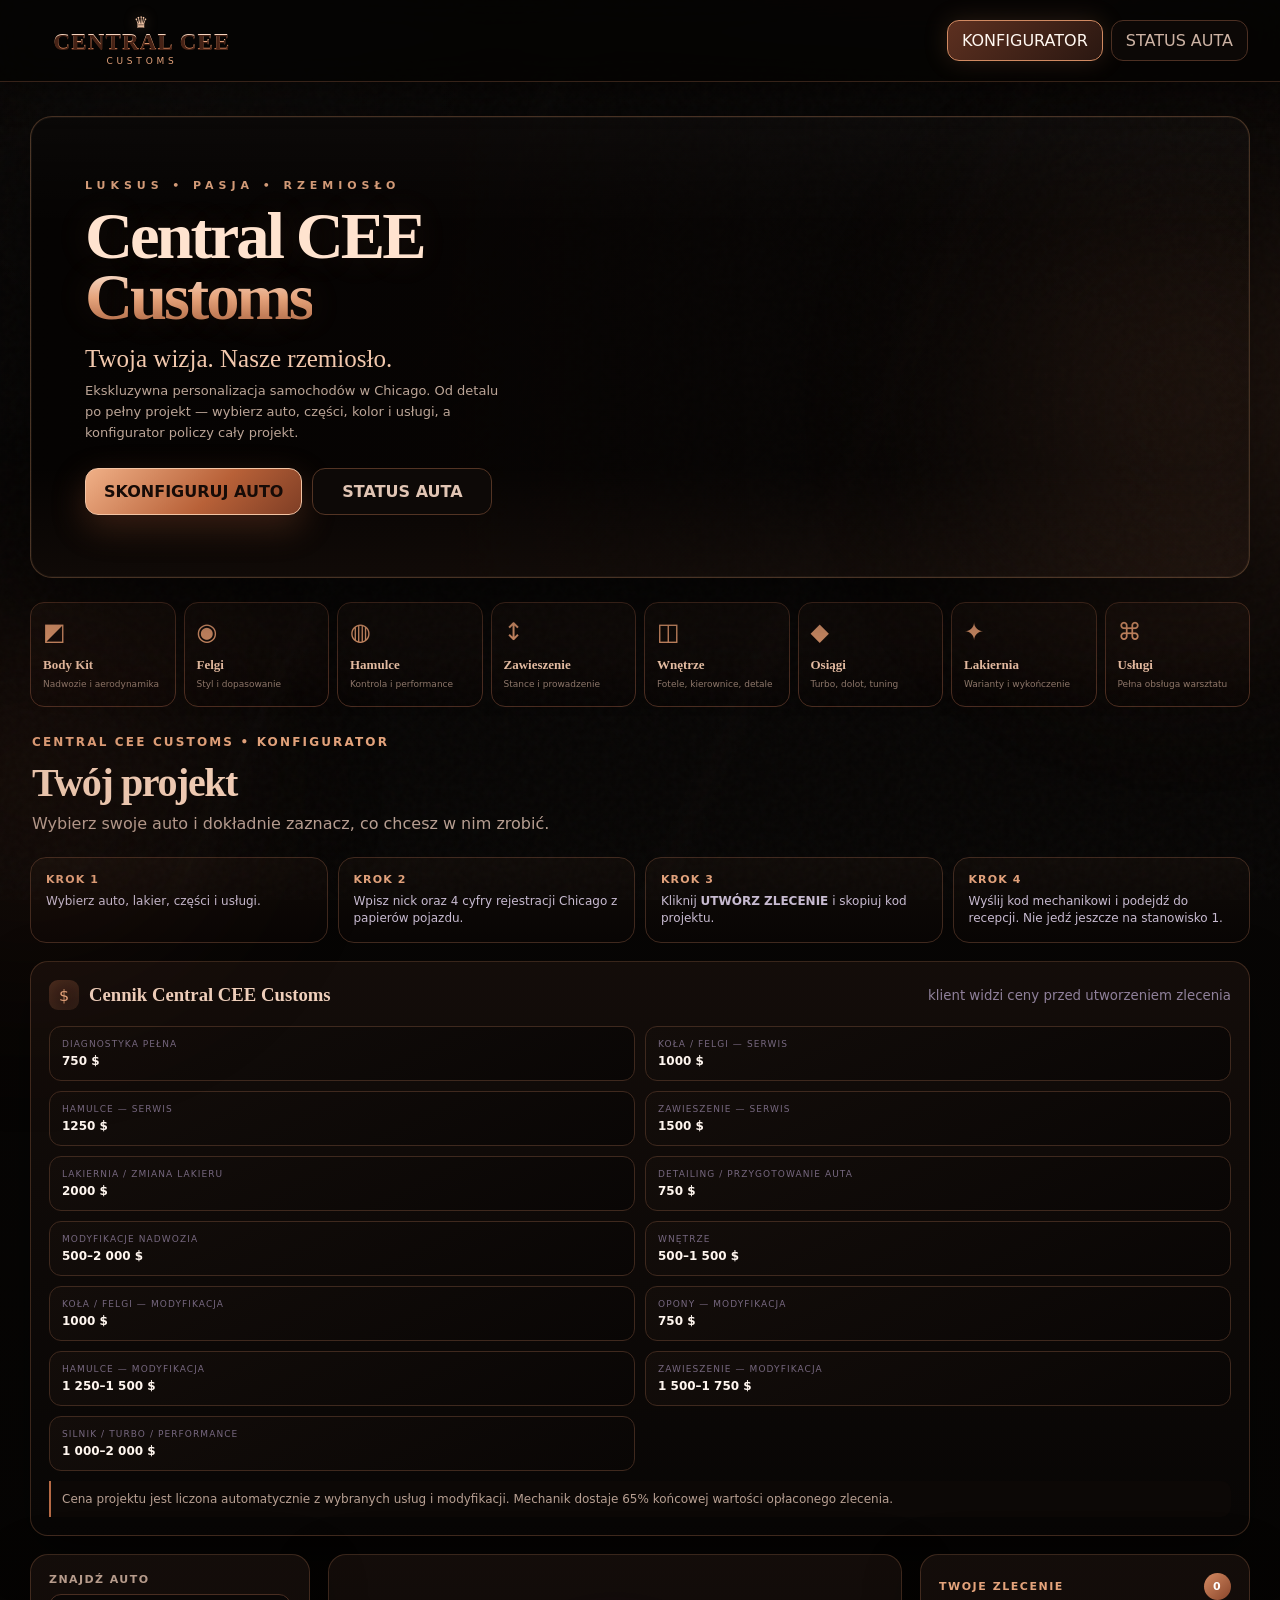
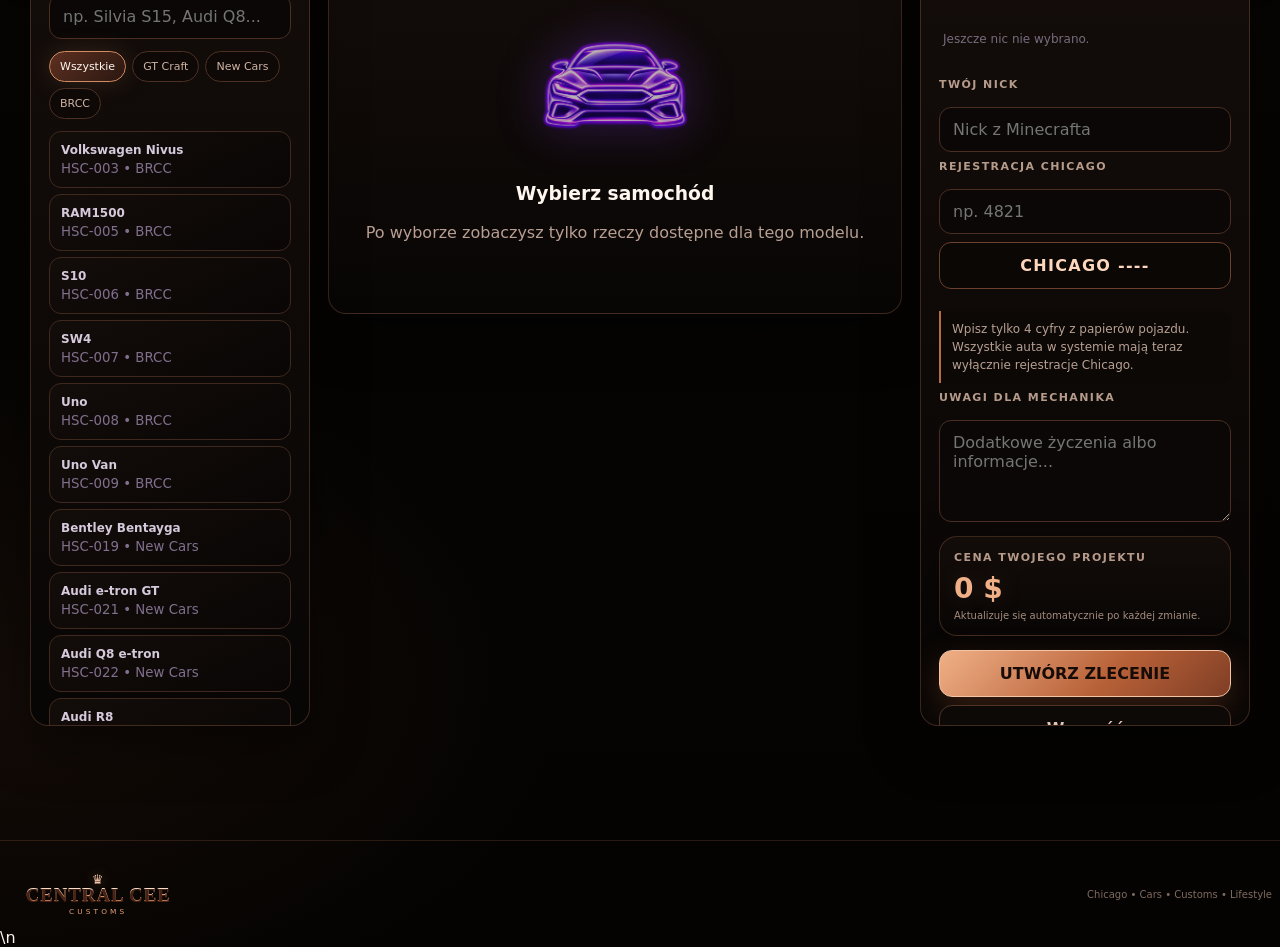
==== commit 519b0a81: "Update root landing branding to Central CEE Customs" ====
--- a/index.html
+++ b/index.html
@@ -4,12 +4,12 @@
   <meta charset="utf-8">
   <meta name="viewport" content="width=device-width,initial-scale=1">
   <meta http-equiv="refresh" content="0; url=./client/">
-  <title>Hood Stories Customs</title>
+  <title>Central CEE Customs</title>
   <style>html,body{margin:0;min-height:100%;background:#09070d;color:#f8f2ff;font-family:Segoe UI,Arial,sans-serif}body{display:grid;place-items:center}.box{text-align:center;padding:30px}.box a{color:#cf8cff}</style>
 </head>
 <body>
   <div class="box">
-    <h1>Hood Stories Customs</h1>
+    <h1>Central CEE Customs</h1>
     <p>Przenoszenie do strony klienta…</p>
     <p><a href="./client/">Otwórz konfigurator klienta</a></p>
   </div>
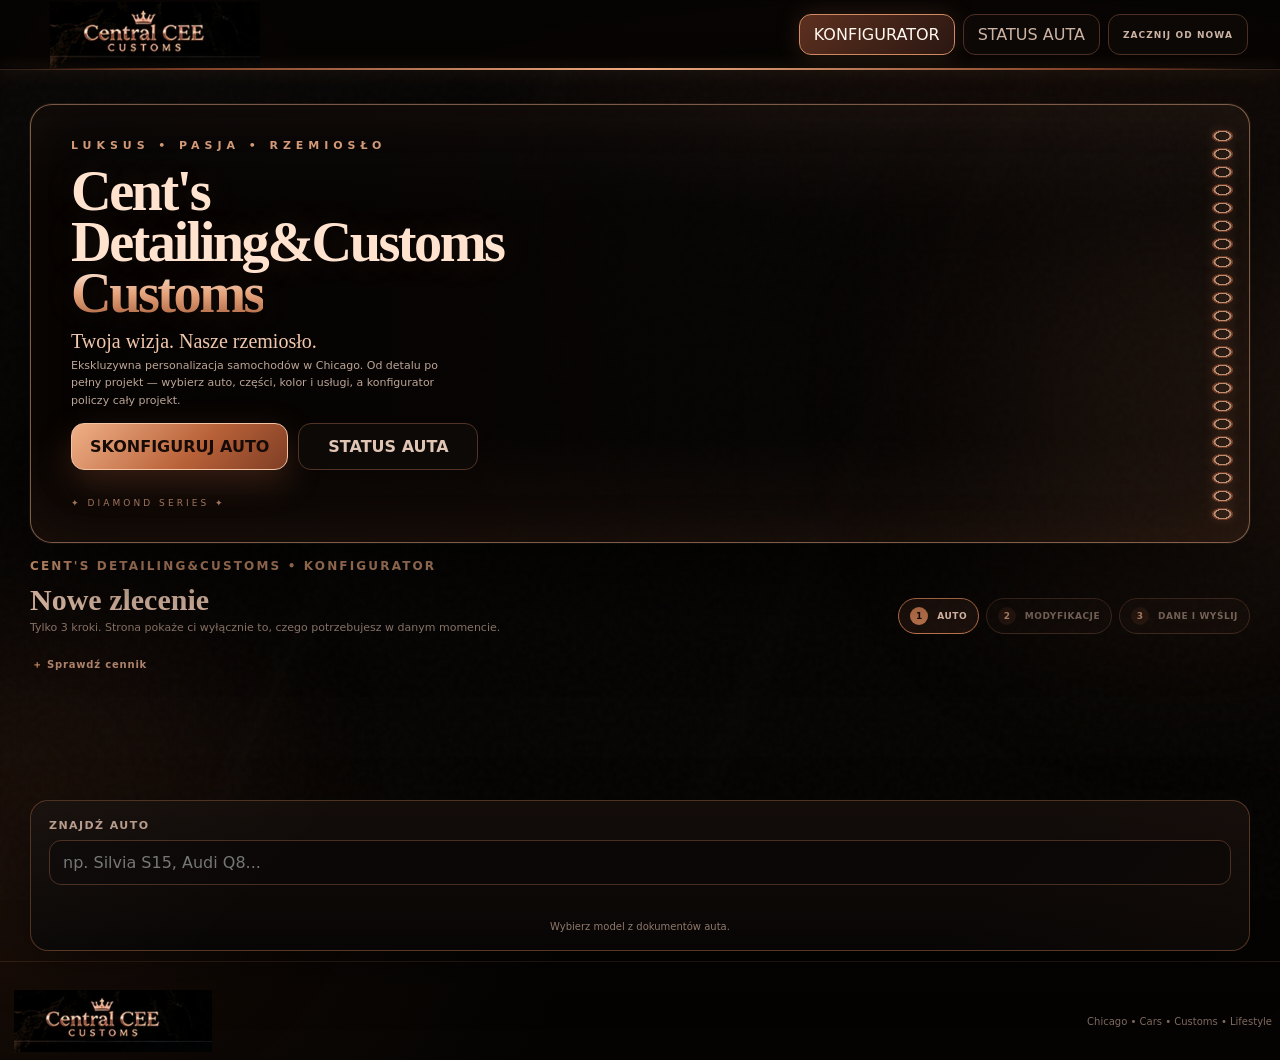
==== commit 21e46ed2: "Rename branding to Cent's Detailing&Customs" ====
--- a/index.html
+++ b/index.html
@@ -4,12 +4,12 @@
   <meta charset="utf-8">
   <meta name="viewport" content="width=device-width,initial-scale=1">
   <meta http-equiv="refresh" content="0; url=./client/">
-  <title>Central CEE Customs</title>
+  <title>Cent's Detailing&Customs</title>
   <style>html,body{margin:0;min-height:100%;background:#09070d;color:#f8f2ff;font-family:Segoe UI,Arial,sans-serif}body{display:grid;place-items:center}.box{text-align:center;padding:30px}.box a{color:#cf8cff}</style>
 </head>
 <body>
   <div class="box">
-    <h1>Central CEE Customs</h1>
+    <h1>Cent's Detailing&Customs</h1>
     <p>Przenoszenie do strony klienta…</p>
     <p><a href="./client/">Otwórz konfigurator klienta</a></p>
   </div>
